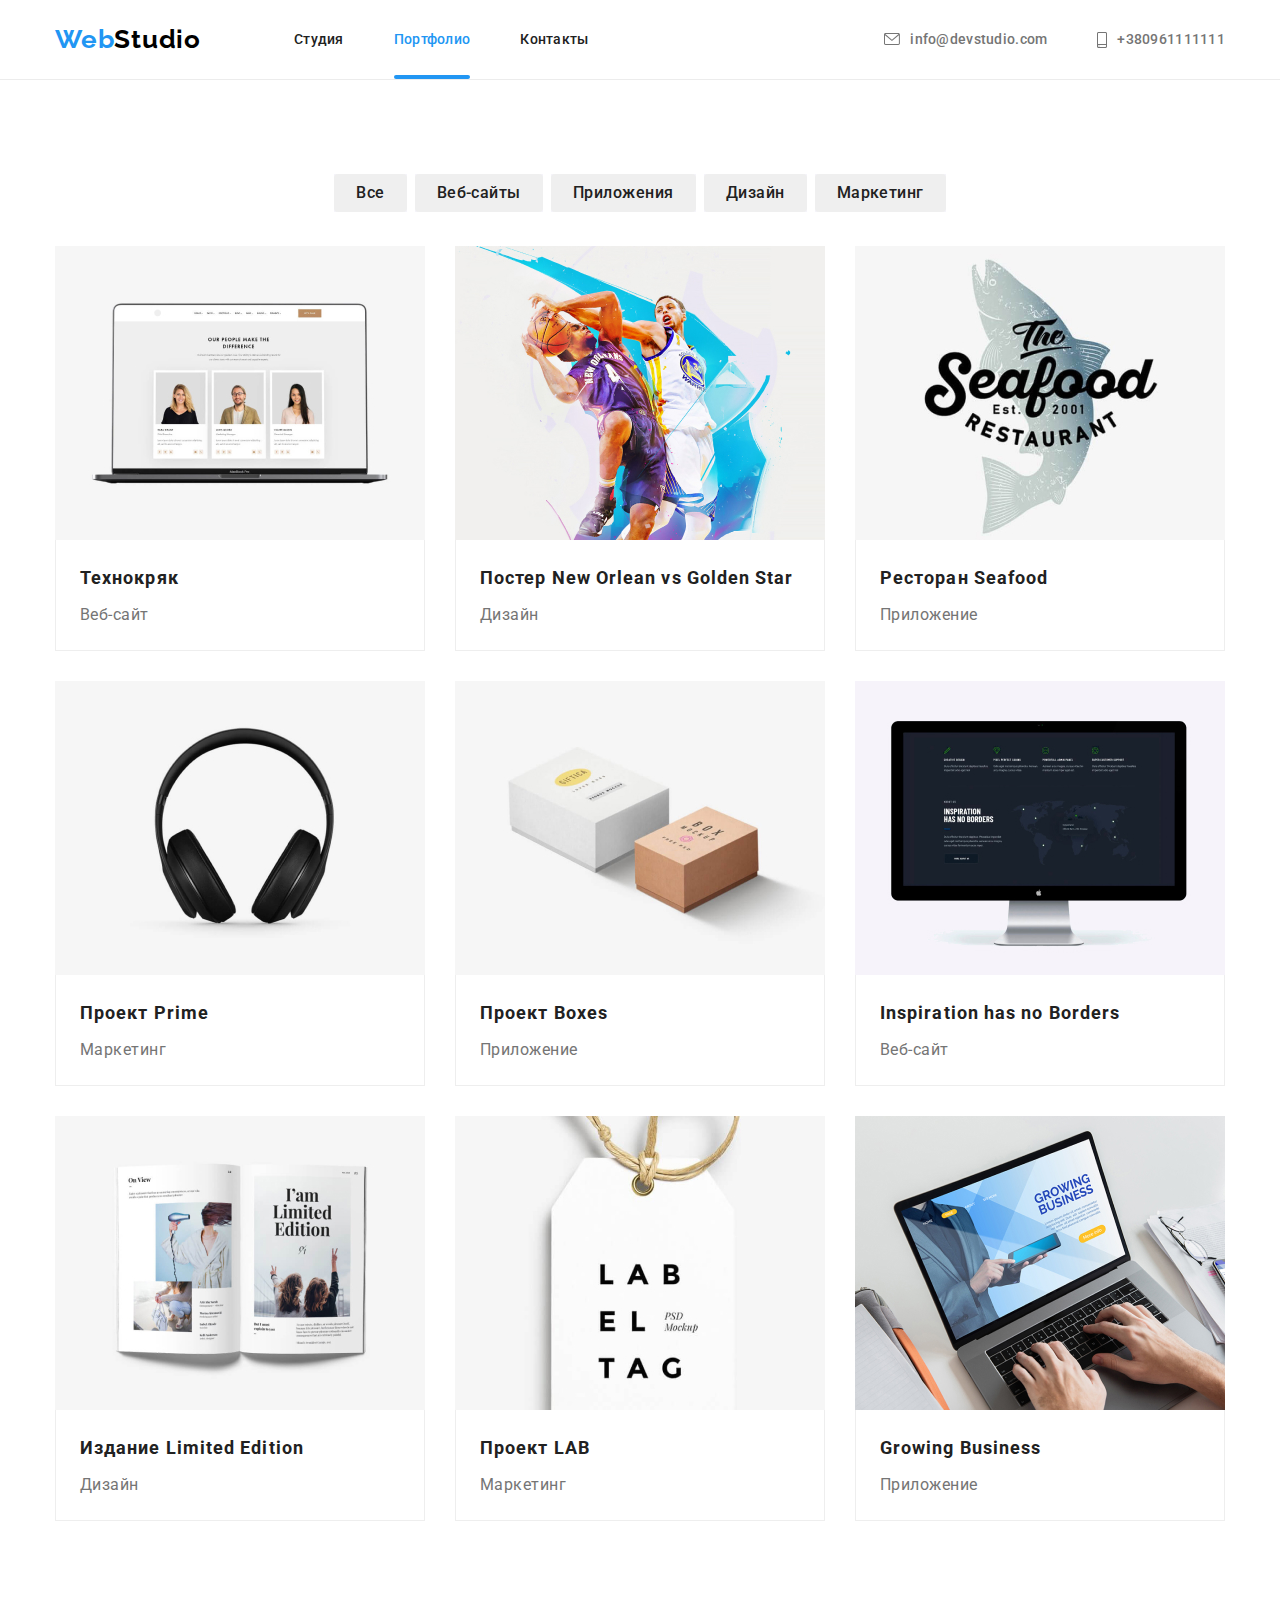
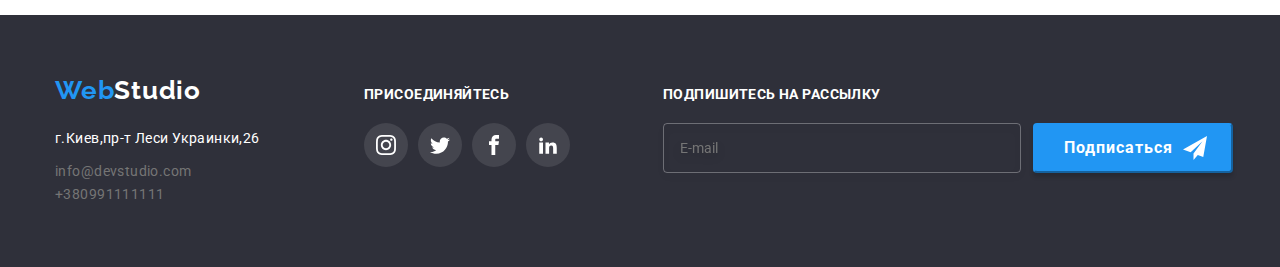
==== portfolio.html @ 00d34d71 "Initial commit" ====
<!DOCTYPE html>
<html lang="ru">
  <head>
    <meta charset="UTF-8" />
    <meta http-equiv="X-UA-Compatible" content="IE=Edge" />
    <!--адаптация под IE и Edje-->
    <meta name="goit-markup-hw-04" content="Четвертое ДЗ" />
    <title>Homework-4</title>
    <link
      href="https://fonts.googleapis.com/css2?family=Raleway:wght@500;700&family=Roboto:wght@400;500;700;900&display=swap"
      rel="stylesheet"
    />
    <link
      rel="stylesheet"
      href="https://cdnjs.cloudflare.com/ajax/libs/animate.css/4.1.1/animate.min.css"
    />
    <link
      rel="stylesheet"
      href="https://cdnjs.cloudflare.com/ajax/libs/modern-normalize/0.2.0/modern-normalize.min.css"
    />
    <link rel="stylesheet" href="./css/style.css" />
  </head>
  <body>
    <header class="header-page">
      <div class="main-nav container">
        <a href="./" class="logo"><span class="logo-span">Web</span>Studio</a>

        <!-- <nav class="nav-site"> -->
        <ul class="nav-list list">
          <li class="item">
            <a href="./index.html" class="link">Студия</a>
          </li>
          <li class="item">
            <a href="./portfolio.html" class="link current">Портфолио</a>
          </li>
          <li class="item">
            <a href="./contacts.html" class="link">Контакты</a>
          </li>
        </ul>

        <ul class="contact list">
          <li class="item">
            <a href="mailto:info@devstudio.com" class="contact-link">
              <svg class="icon-mail" style="width: 16px; height: 12px">
                <use href="./images/sprite-2.svg#icon-envelope-hover"></use>
              </svg>
              info@devstudio.com</a
            >
          </li>
          <li class="item">
            <a href="tel:+380961111111" class="contact-link">
              <svg class="icon-mail" style="width: 10px; height: 16px">
                <use href="./images/sprite-2.svg#icon-smartphone"></use>
              </svg>
              +380961111111</a
            >
          </li>
        </ul>
      </div>
    </header>
    <main class="main-bg">
      <div class="container">
        <section class="section-btn section">
          <h1 class="visually-hidden">Наше портфолио</h1>
          <ul class="list-button list">
            <li class="filter-button">
              <button type="button" class="button">Все</button>
            </li>
            <li class="filter-button">
              <button type="button" class="button">Веб-сайты</button>
            </li>
            <li class="filter-button">
              <button type="button" class="button">Приложения</button>
            </li>
            <li class="filter-button">
              <button type="button" class="button">Дизайн</button>
            </li>
            <li class="filter-button">
              <button type="button" class="button">Маркетинг</button>
            </li>
          </ul>
          <h2 class="visually-hidden">Наша команда</h2>
          <ul class="list-team list">
            <li class="menu-item">
              <a href="" class="team-link link">
                <div class="menu-item-wrapper">
                  <img
                    src="./images/imgs-portfolio/img.jpg"
                    alt="Технокряк Веб-сайт"
                    width="370"
                    height="294"
                  />
                  <p class="overlay">
                    Технокряк это современная площадка распространения
                    коронавируса. Компании используют эту платформу для
                    цифрового шпионажа и атак на защищённые сервера конкурентов.
                  </p>
                </div>

                <div class="signature">
                  <h3 class="subtitle">Технокряк</h3>
                  <p class="desc">Веб-сайт</p>
                </div>
              </a>
            </li>
            <li class="menu-item">
              <a href="" class="team-link link">
                <div class="menu-item-wrapper">
                  <img
                    src="./images/imgs-portfolio/img-1.jpg"
                    alt="Постер New Orlean vs Golden Star Дизайн"
                    width="370"
                    height="294"
                  />
                  <p class="overlay">
                    Технокряк это современная площадка распространения
                    коронавируса. Компании используют эту платформу для
                    цифрового шпионажа и атак на защищённые сервера конкурентов.
                  </p>
                </div>
                <div class="signature">
                  <h3 class="subtitle">Постер New Orlean vs Golden Star</h3>
                  <p class="desc">Дизайн</p>
                </div>
              </a>
            </li>
            <li class="menu-item">
              <a href="" class="team-link link">
                <div class="menu-item-wrapper">
                  <img
                    src="./images/imgs-portfolio/img-2.jpg"
                    alt="Ресторан Seafood Приложение"
                    width="370"
                    height="294"
                  />
                  <p class="overlay">
                    Технокряк это современная площадка распространения
                    коронавируса. Компании используют эту платформу для
                    цифрового шпионажа и атак на защищённые сервера конкурентов.
                  </p>
                </div>

                <div class="signature">
                  <h3 class="subtitle">Ресторан Seafood</h3>
                  <p class="desc">Приложение</p>
                </div>
              </a>
            </li>

            <li class="menu-item">
              <a href="" class="team-link link">
                <div class="menu-item-wrapper">
                  <img
                    src="./images/imgs-portfolio/img-3.jpg"
                    alt="Технокряк Веб-сайт"
                    width="370"
                    height="294"
                  />
                  <p class="overlay">
                    Технокряк это современная площадка распространения
                    коронавируса. Компании используют эту платформу для
                    цифрового шпионажа и атак на защищённые сервера конкурентов.
                  </p>
                </div>

                <div class="signature">
                  <h3 class="subtitle">Проект Prime</h3>
                  <p class="desc">Маркетинг</p>
                </div>
              </a>
            </li>
            <li class="menu-item">
              <a href="" class="team-link link">
                <div class="menu-item-wrapper">
                  <img
                    src="./images/imgs-portfolio/img-4.jpg"
                    alt="Постер New Orlean vs Golden Star Дизайн"
                    width="370"
                    height="294"
                  />
                  <p class="overlay">
                    Технокряк это современная площадка распространения
                    коронавируса. Компании используют эту платформу для
                    цифрового шпионажа и атак на защищённые сервера конкурентов.
                  </p>
                </div>

                <div class="signature">
                  <h3 class="subtitle">Проект Boxes</h3>
                  <p class="desc">Приложение</p>
                </div>
              </a>
            </li>
            <li class="menu-item">
              <a href="" class="team-link link">
                <div class="menu-item-wrapper">
                  <img
                    src="./images/imgs-portfolio/img-5.jpg"
                    alt="Ресторан Seafood Приложение"
                    width="370"
                    height="294"
                  />
                  <p class="overlay">
                    Технокряк это современная площадка распространения
                    коронавируса. Компании используют эту платформу для
                    цифрового шпионажа и атак на защищённые сервера конкурентов.
                  </p>
                </div>

                <div class="signature">
                  <h3 class="subtitle">Inspiration has no Borders</h3>
                  <p class="desc">Веб-сайт</p>
                </div>
              </a>
            </li>

            <li class="menu-item">
              <a href="" class="team-link link">
                <div class="menu-item-wrapper">
                  <img
                    src="./images/imgs-portfolio/img-6.jpg"
                    alt="Технокряк Веб-сайт"
                    width="370"
                    height="294"
                  />
                  <p class="overlay">
                    Технокряк это современная площадка распространения
                    коронавируса. Компании используют эту платформу для
                    цифрового шпионажа и атак на защищённые сервера конкурентов.
                  </p>
                </div>

                <div class="signature">
                  <h3 class="subtitle">Издание Limited Edition</h3>
                  <p class="desc">Дизайн</p>
                </div>
              </a>
            </li>
            <li class="menu-item">
              <a href="" class="team-link link">
                <div class="menu-item-wrapper">
                  <img
                    src="./images/imgs-portfolio/img-7.jpg"
                    alt="Постер New Orlean vs Golden Star Дизайн"
                    width="370"
                    height="294"
                  />
                  <p class="overlay">
                    Технокряк это современная площадка распространения
                    коронавируса. Компании используют эту платформу для
                    цифрового шпионажа и атак на защищённые сервера конкурентов.
                  </p>
                </div>

                <div class="signature">
                  <h3 class="subtitle">Проект LAB</h3>
                  <p class="desc">Маркетинг</p>
                </div>
              </a>
            </li>
            <li class="menu-item">
              <a href="" class="team-link link">
                <div class="menu-item-wrapper">
                  <img
                    src="./images/imgs-portfolio/img-8.jpg"
                    alt="Ресторан Seafood Приложение"
                    width="370"
                    height="294"
                  />
                  <p class="overlay">
                    Технокряк это современная площадка распространения
                    коронавируса. Компании используют эту платформу для
                    цифрового шпионажа и атак на защищённые сервера конкурентов.
                  </p>
                </div>

                <div class="signature">
                  <h3 class="subtitle">Growing Business</h3>
                  <p class="desc">Приложение</p>
                </div>
              </a>
            </li>
          </ul>
        </section>
      </div>
    </main>

    <footer class="footer-bg">
      <div class="contact-block container">
        <div class="logo-adress">
          <a href="./index.html" class="logo-footer"
            ><span class="logo-span">Web</span>Studio</a
          >
          <div class="adress-block">
            <address class="address-footer">
              <p class="address">г.Киев,пр-т Леси Украинки,26</p>
              <ul class="list-footer list">
                <li class="item">
                  <a href="mailto:info@devstudio.com" class="contact-link">
                    info@devstudio.com</a
                  >
                </li>
                <li class="item">
                  <a href="tel:+380991111111" class="contact-link"
                    >+380991111111</a
                  >
                </li>
              </ul>
            </address>
          </div>
        </div>
        <div class="social-join">
          <h3 class="join-name">присоединяйтесь</h3>
          <ul class="join-list list">
            <li class="join-item">
              <a href="" class="join-link">
                <svg class="join-icon" style="width: 20px; height: 20px">
                  <use href="./images/sprite.svg#icon-instagram"></use>
                </svg>
              </a>
            </li>
            <li class="join-item">
              <a href="" class="join-link">
                <svg class="join-icon" style="width: 20px; height: 20px">
                  <use href="./images/sprite.svg#icon-twitter"></use>
                </svg>
              </a>
            </li>
            <li class="join-item">
              <a href="" class="join-link">
                <svg class="join-icon" style="width: 20px; height: 20px">
                  <use href="./images/sprite.svg#icon-facebook"></use>
                </svg>
              </a>
            </li>
            <li class="join-item">
              <a href="" class="join-link">
                <svg class="join-icon" style="width: 20px; height: 20px">
                  <use href="./images/sprite.svg#icon-linkedin2"></use>
                </svg>
              </a>
            </li>
          </ul>
        </div>
        <div class="subscription">
          <p class="subscribe-form-head">подпишитесь на рассылку</p>
          <form action="#" class="subscribe-form">
            <input
              type="email"
              class="subscribe-form-input"
              name="user-mail"
              placeholder="E-mail"
            />

            <button type="submit" class="subscribe-form-btn">
              <span class="subscribe-form-wrapper">
                <p class="subscribe-btn-text">Подписаться</p>
                <svg
                  class="subscribe-form-icon"
                  style="width: 24px; height: 24px"
                >
                  <use href="./images/sprite-sub.svg#icon-icon-send"></use>
                </svg>
              </span>
            </button>
          </form>
        </div>
      </div>
    </footer>
  </body>
</html>
---- css/style.css ----
:root {
  --name-text-color: #212121;
  --main-text-color: #757575;
  --bg-color-head-foot: #2f303a;
  --main-text-color-master: #000000;
  --special-text-color: #2196f3;
  --main-bg-color: #ffffff;
  --foot-text-color: #ffffff 60%;
  --border-color: #eeeeee;
  --bg-color-team: #f5f4fa;
  --border-color-header: #ececec;
  --card-social-color: #afb1b8;
}

h1,
h2,
h3,
p,
ul {
  margin: 0;
  padding: 0;
}

body {
  font-family: "Roboto", sans-serif;
  font-size: 14px;
  font-weight: 400;
  line-height: 1.71;
  letter-spacing: 0.03em;
  color: var(--name-text-color);
}

img {
  display: block;
  max-width: 100%;
  height: auto;
}

/* Класс скрывающий элементы */
.visually-hidden {
  position: absolute;
  clip: rect(1px 1px 1px 1px);
  clip: rect(1px, 1px, 1px, 1px);
  padding: 0;
  border: 0;
  height: 1px;
  width: 1px;
  overflow: hidden;
}

.list {
  list-style: none;
  text-decoration: none;
}

.container {
  width: 1200px;
  margin: 0 auto;
  padding-left: 15px;
  padding-right: 15px;
}

.section {
  padding-top: 94px;
  padding-bottom: 94px;
}

.link {
  text-decoration: none;
  color: inherit;
  transition: color 250ms linear;
}

a.current {
  color: var(--special-text-color);
  text-decoration: none;

  position: relative;
}

a.current::after {
  content: "";
  position: absolute;
  bottom: 0;
  display: block;
  height: 4px;
  width: 100%;
  background-color: var(--special-text-color);
  border-radius: 2px;
}

.link.current {
  padding-bottom: 32px;
}

/* general */
.header-page {
  display: flex;
  justify-content: center;
  align-items: center;

  height: 80px;
  border-bottom: 1px solid var(--border-color-header);
}

.main-nav {
  display: flex;
  justify-content: center;
  align-items: center;
}

.logo,
.logo-footer {
  margin-right: 93px;

  font-family: "Raleway", sans-serif;
  text-decoration: none;
  font-weight: 700;
  font-size: 26px;
  line-height: 1.2;
  letter-spacing: 0.03em;
  color: var(--main-text-color-master);
}

.logo-span {
  color: var(--special-text-color);
}

.logo-footer {
  margin-bottom: 20px;

  color: var(--main-bg-color);
}

.nav-list {
  display: flex;
  align-items: center;
  justify-content: center;

  font-weight: 500;
  font-size: 14px;
  line-height: 1.14;
  letter-spacing: 0.02em;
  margin-left: 0;

  color: var(--name-text-color);
}

.nav-list .item + .item,
.contact .item + .item {
  margin-left: 50px;
}

.contact {
  display: flex;
  margin-left: auto;

  font-weight: 500;
  font-size: 14px;
  line-height: 1.14;
  letter-spacing: 0.02em;
}

.contact-link {
  display: flex;
  align-items: center;
  text-decoration: none;
  color: var(--main-text-color);

  transition: color 250ms linear;
}

.icon-mail {
  margin-right: 10px;

  fill: var(--main-text-color);
}

.item :hover,
.item :focus {
  color: var(--special-text-color);
}

.item :hover .icon-mail,
.item :focus .icon-mail {
  fill: currentColor;
}

/* index */
.section-title {
  padding-top: 200px;
  padding-bottom: 200px;
  width: 1600px;
  margin: auto;

  background-size: auto;
  background-color: var(--bg-color-head-foot);
  background-image: linear-gradient(
      rgba(47, 48, 58, 0.4),
      rgba(47, 48, 58, 0.4)
    ),
    url(../images/imgs.jpg);
}

.title {
  margin: auto;
  width: 696px;
  margin-bottom: 30px;

  font-weight: 900;
  font-size: 44px;
  line-height: 1.36;
  text-align: center;
  letter-spacing: 0.06em;
  text-transform: uppercase;
  color: var(--main-bg-color);
}

.btn-main {
  display: block;
  width: 200px;
  height: 50px;
  margin: auto;
  border: none;
  padding: 0;

  font-weight: 700;
  font-size: 16px;
  line-height: 1.88;
  letter-spacing: 0.06em;
  border-radius: 4px;
  background-color: var(--special-text-color);
  color: var(--main-bg-color);

  transition: color 250ms linear;
}

.btn-main:hover,
.btn-main:focus {
  color: var(--main-text-color-master);
  cursor: pointer;
}

.gallery {
  margin-bottom: 30px;
}

.gallery-list {
  display: flex;
  justify-content: space-between;
}

.gallery-item {
  display: flex;
  justify-content: center;
  align-items: center;

  width: 270px;
  height: 120px;

  background: var(--bg-color-team);
  border-radius: 4px;
}

/* portfolio - btn */

.list-button {
  display: flex;
  justify-content: center;
  align-items: center;

  padding-bottom: 34px;
  margin: 0 auto;
}

.filter-button {
  background-color: var(--bg-color-team);
}

.button {
  font-weight: 500;
  font-size: 16px;
  line-height: 1.63;
  text-align: center;
  letter-spacing: 0.03em;
  color: var(--name-text-color);
  border: none;
  border-radius: 4px;
  padding: 6px 22px;

  transition: color 250ms linear, background-color 250ms linear;
}

.list-button .filter-button + .filter-button {
  margin-left: 8px;
}

.button:hover,
.button:focus {
  background-color: var(--special-text-color);
  color: var(--main-bg-color);
  cursor: pointer;
  border-radius: 4px;
  box-shadow: 0px 3px 1px rgba(0, 0, 0, 0.1), 0px 1px 2px rgba(0, 0, 0, 0.08),
    0px 2px 2px rgba(0, 0, 0, 0.12);
}

/* index - main */
.description-list {
  display: flex;
  margin-left: -30px;
  margin-top: -30px;
}

.aside-item {
  margin-left: 30px;
  margin-top: 30px;
  flex-basis: calc((100% - 120px) / 4);
}

.heading {
  font-size: 14px;
  line-height: 1.14;
  letter-spacing: 0.03em;
  text-transform: uppercase;
}

.text {
  font-size: 14px;
  line-height: 1.5;
  letter-spacing: 0.03em;
  color: var(--main-text-color);
}

.section-img {
  padding-top: 0;
}

.caption {
  font-size: 36px;
  line-height: 1.16;
  text-align: center;
  letter-spacing: 0.03em;
  color: var(--name-text-color);
}

.list-img {
  display: flex;
  justify-content: space-between;

  padding-top: 50px;
}

.img-box {
  position: relative;
}

.subtext {
  position: absolute;
  bottom: 0;

  display: flex;
  justify-content: center;
  align-items: center;

  width: 370px;
  height: 70px;
  text-transform: uppercase;
  background-color: rgba(47, 48, 58, 0.8);
}

.img-subtext {
  font-weight: 500;
  font-size: 14px;
  line-height: 1.14;
  letter-spacing: 0.03em;

  color: var(--main-bg-color);
}

.section-team {
  background-color: var(--bg-color-team);
}

.team {
  display: flex;
  justify-content: center;

  padding-top: 50px;
}

.item-team {
  box-shadow: 0px 1px 3px rgba(0, 0, 0, 0.12), 0px 1px 1px rgba(0, 0, 0, 0.14),
    0px 2px 1px rgba(0, 0, 0, 0.2);
  border-radius: 0px 0px 4px 4px;
  background-color: var(--main-bg-color);
  padding-bottom: 30px;
}

.team .item-team + .item-team {
  margin-left: 30px;
}

.signature-main {
  display: flex;
  flex-direction: column;
  align-items: center;
  padding-top: 30px;
  padding-bottom: 16px;
}

.team-name {
  margin-bottom: 10px;

  font-weight: 500;
  font-size: 16px;
  line-height: 1.19;
  letter-spacing: 0.03em;
  color: var(--name-text-color);
}

.desc-team {
  font-weight: 400;
  font-size: 16px;
  line-height: 1.19;
  letter-spacing: 0.03em;
  color: var(--main-text-color);
}

.social {
  padding: 0 32px;
}

.social-list {
  display: flex;
  align-items: center;
  justify-content: space-around;
}

.social-item {
  display: flex;
  justify-content: center;
  align-items: center;
}

.social-link {
  display: flex;
  justify-content: center;
  align-items: center;
  width: 44px;
  height: 44px;

  border-radius: 50%;
  background-color: var(--main-bg-color);

  transition: background-color 250ms linear, fill 250ms linear;
}

.icon-social {
  fill: var(--card-social-color);
}

.social-link:hover,
.social-link:focus {
  background-color: var(--special-text-color);
}

.social-link:hover .icon-social,
.social-link:focus .icon-social {
  fill: var(--main-bg-color);
}

/* portfolio - main */
.list-team {
  display: flex;
  flex-wrap: wrap;
  justify-content: space-between;
}

.menu-item {
  margin-bottom: 30px;
  width: 370px;
}

.menu-item-wrapper {
  position: relative;
  overflow: hidden;
}

.overlay {
  position: absolute;
  top: 0;
  left: 0;
  width: 100%;
  height: 100%;

  font-weight: 400;
  font-size: 18px;
  line-height: 1.56;
  letter-spacing: 0.03em;
  padding: 63px 24px;
  color: var(--main-bg-color);
  background-color: rgba(33, 150, 243, 0.9);

  transform: translateY(100%);
  transition: transform 250ms linear;
  overflow: auto;
}

.menu-item:nth-last-child(-n + 3) {
  margin-bottom: 0;
}

.menu-item:hover {
  box-shadow: 0px 1px 1px rgba(0, 0, 0, 0.12), 0px 4px 4px rgba(0, 0, 0, 0.06),
    1px 4px 6px rgba(0, 0, 0, 0.16);
}

.team-link:hover .overlay,
.team-link:focus .overlay {
  transform: translateY(0);
}

.signature {
  padding: 20px 24px;
  border: 1px solid var(--border-color);
  border-top: none;
}

.subtitle {
  font-size: 18px;
  line-height: 2;
  letter-spacing: 0.06em;
  color: var(--name-text-color);
}

.desc {
  display: block;
  padding-top: 4px;

  font-size: 16px;
  line-height: 1.87;
  letter-spacing: 0.03em;
  color: var(--main-text-color);
}

/* index-main */

.client-list {
  display: flex;
  margin-top: 50px;
}

.client-item {
  display: flex;
  justify-content: center;
  align-items: center;

  width: 170px;
  height: 92px;
  border: 1px solid #afb1b8;
  border-radius: 4px;
}

.client-card {
  width: 106px;
  height: 60px;
  fill: var(--card-social-color);
}

.client-item,
.client-card {
  transition: border-color 250ms linear, fill 250ms linear;
}

.client-item:hover,
.client-item:focus {
  border-color: var(--special-text-color);
  cursor: pointer;
}

.client-item:hover .client-card,
.client-item:focus .client-card {
  fill: var(--special-text-color);
}

.client-list .client-item + .client-item {
  margin-left: 30px;
}

/* footer-general */
.footer-bg {
  height: 252px;
  background-color: var(--bg-color-head-foot);
}

.contact-block {
  display: flex;
  align-items: baseline;

  padding-top: 60px;
}

.address-footer {
  display: flex;
  flex-direction: column;
}

.address {
  display: block;
  padding-top: 20px;

  font-family: "Roboto", sans-serif;
  font-style: normal;
  font-size: 14px;
  line-height: 1.7;
  letter-spacing: 0.03em;
  color: var(--main-bg-color);
}

.list-footer {
  padding-top: 9px;
  font-style: normal;
  font-size: 14px;
  line-height: 1.7;
  letter-spacing: 0.03em;
  color: var(--foot-text-color);
}

.list-footer .item + .item {
  margin-bottom: 9px;
}

.social-join {
  margin-left: 70px;
}

.join-name {
  font-weight: bold;
  font-size: 14px;
  line-height: 1.2;
  letter-spacing: 0.03em;
  text-transform: uppercase;

  color: var(--main-bg-color);

  margin-bottom: 20px;
}

.join-list {
  display: flex;
}

.join-link {
  display: flex;
  justify-content: center;
  align-items: center;
  width: 44px;
  height: 44px;

  background-color: rgba(255, 255, 255, 0.1);
  border-radius: 50%;

  transition: background-color 250ms linear;
}

.join-list .join-item + .join-item {
  margin-left: 10px;
}

.join-icon {
  fill: var(--main-bg-color);
}

.join-link:hover,
.join-link:focus {
  background-color: var(--special-text-color);
}

.subscription {
  margin-left: 93px;
}

.subscribe-form-head {
  font-weight: 700;
  font-size: 14px;
  line-height: 1.14;
  text-transform: uppercase;
  color: var(--main-bg-color);
  margin-bottom: 20px;
}

.subscribe-form {
  display: flex;
  flex-direction: row;
}

.subscribe-form-input {
  width: 358px;
  height: 50px;
  margin-right: 12px;
  padding-left: 16px;

  border: 1px solid rgba(255, 255, 255, 0.3);
  filter: drop-shadow(0px 4px 4px rgba(0, 0, 0, 0.15));
  border-radius: 4px;
  color: #eeeeee;
  background-color: inherit;
  outline: none;
}

.subscribe-form-wrapper {
  display: flex;
  align-items: center;
}

.subscribe-btn-text {
  font-weight: bold;
  font-size: 16px;
  line-height: 1.88;
  letter-spacing: 0.06em;
}

.subscribe-form-btn {
  width: 200px;
  height: 50px;
  border-color: var(--special-text-color);
  box-shadow: 0px 4px 4px rgba(0, 0, 0, 0.15);
  border-radius: 4px;

  background-color: var(--special-text-color);
  color: var(--main-bg-color);
  padding-left: 29px;
  outline: none;
  cursor: pointer;

  transition: color 250ms linear;
}

.subscribe-form-icon {
  fill: var(--main-bg-color);

  transition: fill 250ms linear;
}

.subscribe-form-btn:focus,
.subscribe-form-btn:hover {
  color: #000000;
}

.subscribe-form-btn:focus .subscribe-form-icon,
.subscribe-form-btn:hover .subscribe-form-icon {
  fill: #000000;
}

.subscribe-form-btn .subscribe-form-icon {
  display: inline-block;
  margin-left: 10px;
}

/* скрывающий */
.is-hidden {
  opacity: 0;
  visibility: hidden;
  pointer-events: none;
}

.backdrop {
  position: fixed;
  top: 0;
  left: 0;
  z-index: 100;

  width: 100vw;
  height: 100vh;
  background-color: rgba(0, 0, 0, 0.2);

  transition: opacity 250ms linear, visibility 250ms linear;
}

.modal {
  position: absolute;
  top: 50%;
  left: 50%;
  transform: translate(-50%, -50%);

  width: 528px;
  height: 580px;
  background-color: var(--main-bg-color);
  border-radius: 4px;

  padding: 40px;
}

.modal-close-btn {
  display: flex;
  justify-content: center;
  align-items: center;

  position: absolute;
  top: 8px;
  right: 8px;

  width: 30px;
  height: 30px;
  background-color: transparent;
  border: 1px solid rgba(0, 0, 0, 0.1);
  cursor: pointer;
  border-radius: 50%;
  padding-top: 5px;
  padding-right: 5px;

  transition: fill 250ms linear;
}

.modal-close-btn:focus,
.modal-close-btn:hover {
  fill: var(--special-text-color);
}

.modal-form {
  display: flex;
  flex-direction: column;
}

.modal-form-head {
  font-weight: 700;
  font-size: 20px;
  line-height: 1.15;
  text-align: center;
  margin-bottom: 12px;
}

.modal-form-field {
  margin-bottom: 10px;
}

.modal-form-wrapper {
  position: relative;

  display: block;
  margin-top: 4px;
}

.modal-form-input {
  width: 100%;
  height: 40px;
  border: 1px solid rgba(33, 33, 33, 0.2);
  border-radius: 4px;
  padding-left: 42px;

  transition: all 250ms linear;
}

.modal-form-input:focus {
  border-color: var(--special-text-color);
  outline: none;
}

.modal-form-input:focus + .modal-form-icon {
  fill: var(--special-text-color);
}

/* .modal-form-input:required:focus:not(:placeholder-shown):valid {
  border-color: green;
} */

/* .modal-form-input:required:focus:not(:placeholder-shown):invalid {
  border-color: red;
} */

.modal-form-icon {
  position: absolute;
  top: 50%;
  left: 12px;
  transform: translateY(-50%);

  display: block;

  transition: fill 250ms linear;
}

.modal-form-message {
  width: 100%;
  height: 120px;
  margin-top: 4px;
  border: 1px solid rgba(33, 33, 33, 0.2);
  border-radius: 4px;
  resize: none;
  padding: 12px 16px;

  transition: border-color 250ms linear;
}

.modal-form-checkbox-policy {
  font-style: 400;
  font-size: 14px;
  line-height: 1.71;
  color: var(--main-text-color);
}

.modal-form-message:focus {
  border-color: var(--special-text-color);
  outline: none;
}

.modal-form-message::placeholder {
  font-size: 12px;
  line-height: 1.17;
  color: rgba(117, 117, 117, 0.5);
}

.modal-form-checkbox-policy::before {
  content: "";
  display: inline-block;
  vertical-align: middle;

  width: 16px;
  height: 15px;
  border: 1px solid #212121;

  margin-right: 7px;
}

.modal-form-checkbox:checked + .modal-form-checkbox-policy::before {
  background-image: url(/images/icon\ check.svg);
  background-position: center;
}

.modal-form-checkbox:checked + .modal-form-checkbox-policy::before {
  outline: none;
  border-color: var(--special-text-color);
}

.modal-form-name {
  font-weight: 400;
  font-size: 12px;
  line-height: 1.17;
  letter-spacing: 0.01em;
  color: var(--main-text-color);
}

.modal-button {
  margin: 0 auto;
  padding-bottom: 40px;
}

.modal-form-btn {
  display: block;
  width: 200px;
  height: 50px;
  margin-top: 30px;
  margin-bottom: 40px;
  border: none;
  padding: 0;
  align-self: center;

  font-weight: 700;
  font-size: 16px;
  line-height: 1.88;
  letter-spacing: 0.06em;
  border-radius: 4px;
  background-color: var(--special-text-color);
  color: var(--main-bg-color);

  transition: color 250ms linear;
}

.modal-form-btn:hover,
.modal-form-btn:focus {
  color: var(--main-text-color-master);
  cursor: pointer;
}
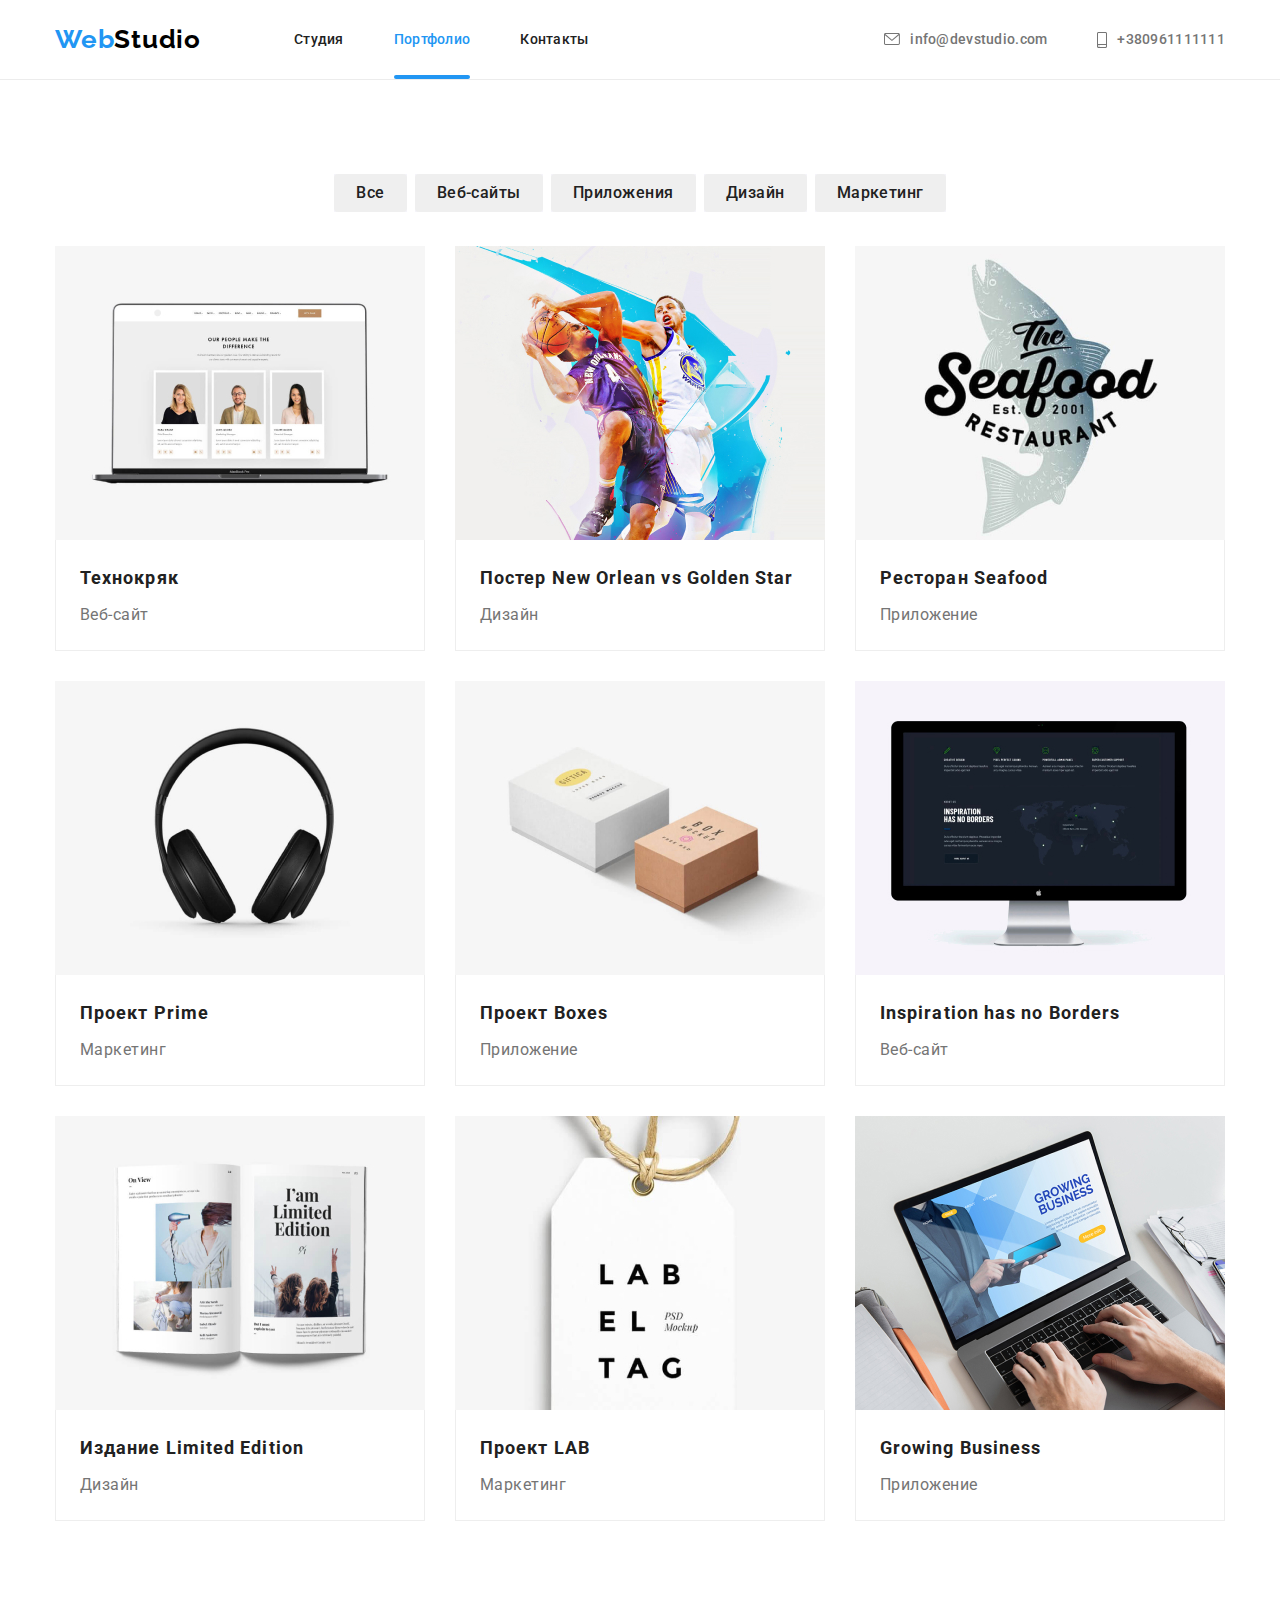
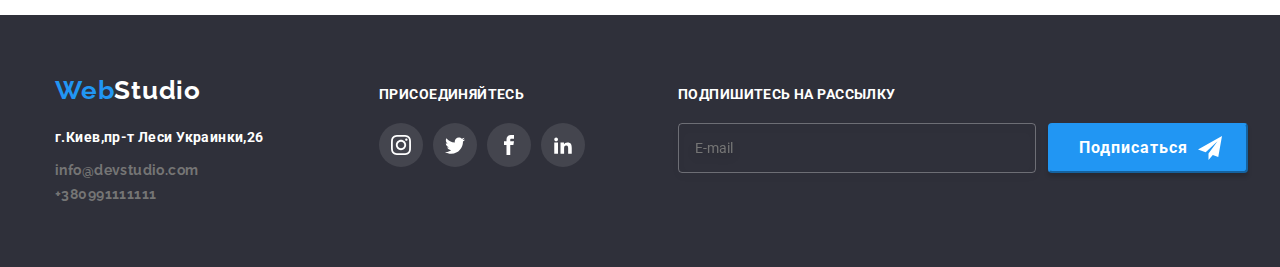
==== commit bddb3676: "sass" ====
--- a/portfolio.html
+++ b/portfolio.html
@@ -4,8 +4,8 @@
     <meta charset="UTF-8" />
     <meta http-equiv="X-UA-Compatible" content="IE=Edge" />
     <!--адаптация под IE и Edje-->
-    <meta name="goit-markup-hw-04" content="Четвертое ДЗ" />
-    <title>Homework-4</title>
+    <meta name="goit-markup-hw-07" content="Четвертое ДЗ" />
+    <title>goit-homework-07</title>
     <link
       href="https://fonts.googleapis.com/css2?family=Raleway:wght@500;700&family=Roboto:wght@400;500;700;900&display=swap"
       rel="stylesheet"
@@ -18,38 +18,39 @@
       rel="stylesheet"
       href="https://cdnjs.cloudflare.com/ajax/libs/modern-normalize/0.2.0/modern-normalize.min.css"
     />
-    <link rel="stylesheet" href="./css/style.css" />
+    <!-- <link rel="stylesheet" href="./css/style.css" /> -->
+    <link rel="stylesheet" href="./css/main.min.css" />
   </head>
   <body>
-    <header class="header-page">
-      <div class="main-nav container">
-        <a href="./" class="logo"><span class="logo-span">Web</span>Studio</a>
-
-        <!-- <nav class="nav-site"> -->
+    <header class="header">
+      <div class="header__nav container">
+        <a href="./" class="logo">
+          <span class="logo__text">Web</span>Studio</a>
+
         <ul class="nav-list list">
-          <li class="item">
+          <li class="nav-list__item">
             <a href="./index.html" class="link">Студия</a>
           </li>
-          <li class="item">
+          <li class="nav-list__item">
             <a href="./portfolio.html" class="link current">Портфолио</a>
           </li>
-          <li class="item">
+          <li class="nav-list__item">
             <a href="./contacts.html" class="link">Контакты</a>
           </li>
         </ul>
 
         <ul class="contact list">
-          <li class="item">
-            <a href="mailto:info@devstudio.com" class="contact-link">
-              <svg class="icon-mail" style="width: 16px; height: 12px">
+          <li class="contact__item">
+            <a href="mailto:info@devstudio.com" class="contact__link">
+              <svg class="contact__icon" style="width: 16px; height: 12px">
                 <use href="./images/sprite-2.svg#icon-envelope-hover"></use>
               </svg>
               info@devstudio.com</a
             >
           </li>
-          <li class="item">
-            <a href="tel:+380961111111" class="contact-link">
-              <svg class="icon-mail" style="width: 10px; height: 16px">
+          <li class="contact__item">
+            <a href="tel:+380961111111" class="contact__link">
+              <svg class="contact__icon" style="width: 10px; height: 16px">
                 <use href="./images/sprite-2.svg#icon-smartphone"></use>
               </svg>
               +380961111111</a
@@ -62,35 +63,35 @@
       <div class="container">
         <section class="section-btn section">
           <h1 class="visually-hidden">Наше портфолио</h1>
-          <ul class="list-button list">
-            <li class="filter-button">
-              <button type="button" class="button">Все</button>
-            </li>
-            <li class="filter-button">
-              <button type="button" class="button">Веб-сайты</button>
-            </li>
-            <li class="filter-button">
-              <button type="button" class="button">Приложения</button>
-            </li>
-            <li class="filter-button">
-              <button type="button" class="button">Дизайн</button>
-            </li>
-            <li class="filter-button">
-              <button type="button" class="button">Маркетинг</button>
-            </li>
-          </ul>
+          <ul class="filter__list list">
+            <li class="filter__item">
+              <button type="button" class="filter__button">Все</button>
+            </li>
+            <li class="filter__item">
+              <button type="button" class="filter__button">Веб-сайты</button>
+            </li>
+            <li class="filter__item">
+              <button type="button" class="filter__button">Приложения</button>
+            </li>
+            <li class="filter__item">
+              <button type="button" class="filter__button">Дизайн</button>
+            </li>
+            <li class="filter__item">
+              <button type="button" class="filter__button">Маркетинг</button>
+            </li>
+          </ul> 
           <h2 class="visually-hidden">Наша команда</h2>
-          <ul class="list-team list">
-            <li class="menu-item">
-              <a href="" class="team-link link">
-                <div class="menu-item-wrapper">
+          <ul class="menu-team list">
+            <li class="menu-team__item">
+              <a href="" class="menu-team__link link">
+                <div class="menu-team__wrapper">
                   <img
                     src="./images/imgs-portfolio/img.jpg"
                     alt="Технокряк Веб-сайт"
                     width="370"
                     height="294"
                   />
-                  <p class="overlay">
+                  <p class="menu-team__overlay">
                     Технокряк это современная площадка распространения
                     коронавируса. Компании используют эту платформу для
                     цифрового шпионажа и атак на защищённые сервера конкурентов.
@@ -103,16 +104,16 @@
                 </div>
               </a>
             </li>
-            <li class="menu-item">
-              <a href="" class="team-link link">
-                <div class="menu-item-wrapper">
+            <li class="menu-team__item">
+              <a href="" class="menu-team__link link">
+                <div class="menu-team__wrapper">
                   <img
                     src="./images/imgs-portfolio/img-1.jpg"
                     alt="Постер New Orlean vs Golden Star Дизайн"
                     width="370"
                     height="294"
                   />
-                  <p class="overlay">
+                  <p class="menu-team__overlay">
                     Технокряк это современная площадка распространения
                     коронавируса. Компании используют эту платформу для
                     цифрового шпионажа и атак на защищённые сервера конкурентов.
@@ -124,16 +125,16 @@
                 </div>
               </a>
             </li>
-            <li class="menu-item">
-              <a href="" class="team-link link">
-                <div class="menu-item-wrapper">
+            <li class="menu-team__item">
+              <a href="" class="menu-team__link link">
+                <div class="menu-team__wrapper">
                   <img
                     src="./images/imgs-portfolio/img-2.jpg"
                     alt="Ресторан Seafood Приложение"
                     width="370"
                     height="294"
                   />
-                  <p class="overlay">
+                  <p class="menu-team__overlay">
                     Технокряк это современная площадка распространения
                     коронавируса. Компании используют эту платформу для
                     цифрового шпионажа и атак на защищённые сервера конкурентов.
@@ -147,16 +148,16 @@
               </a>
             </li>
 
-            <li class="menu-item">
-              <a href="" class="team-link link">
-                <div class="menu-item-wrapper">
+            <li class="menu-team__item">
+              <a href="" class="menu-team__link link">
+                <div class="menu-team__wrapper">
                   <img
                     src="./images/imgs-portfolio/img-3.jpg"
                     alt="Технокряк Веб-сайт"
                     width="370"
                     height="294"
                   />
-                  <p class="overlay">
+                  <p class="menu-team__overlay">
                     Технокряк это современная площадка распространения
                     коронавируса. Компании используют эту платформу для
                     цифрового шпионажа и атак на защищённые сервера конкурентов.
@@ -169,16 +170,16 @@
                 </div>
               </a>
             </li>
-            <li class="menu-item">
-              <a href="" class="team-link link">
-                <div class="menu-item-wrapper">
+            <li class="menu-team__item">
+              <a href="" class="menu-team__link link">
+                <div class="menu-team__wrapper">
                   <img
                     src="./images/imgs-portfolio/img-4.jpg"
                     alt="Постер New Orlean vs Golden Star Дизайн"
                     width="370"
                     height="294"
                   />
-                  <p class="overlay">
+                  <p class="menu-team__overlay">
                     Технокряк это современная площадка распространения
                     коронавируса. Компании используют эту платформу для
                     цифрового шпионажа и атак на защищённые сервера конкурентов.
@@ -191,16 +192,16 @@
                 </div>
               </a>
             </li>
-            <li class="menu-item">
-              <a href="" class="team-link link">
-                <div class="menu-item-wrapper">
+            <li class="menu-team__item">
+              <a href="" class="menu-team__link link">
+                <div class="menu-team__wrapper">
                   <img
                     src="./images/imgs-portfolio/img-5.jpg"
                     alt="Ресторан Seafood Приложение"
                     width="370"
                     height="294"
                   />
-                  <p class="overlay">
+                  <p class="menu-team__overlay">
                     Технокряк это современная площадка распространения
                     коронавируса. Компании используют эту платформу для
                     цифрового шпионажа и атак на защищённые сервера конкурентов.
@@ -214,16 +215,16 @@
               </a>
             </li>
 
-            <li class="menu-item">
-              <a href="" class="team-link link">
-                <div class="menu-item-wrapper">
+            <li class="menu-team__item">
+              <a href="" class="menu-team__link link">
+                <div class="menu-team__wrapper">
                   <img
                     src="./images/imgs-portfolio/img-6.jpg"
                     alt="Технокряк Веб-сайт"
                     width="370"
                     height="294"
                   />
-                  <p class="overlay">
+                  <p class="menu-team__overlay">
                     Технокряк это современная площадка распространения
                     коронавируса. Компании используют эту платформу для
                     цифрового шпионажа и атак на защищённые сервера конкурентов.
@@ -236,16 +237,16 @@
                 </div>
               </a>
             </li>
-            <li class="menu-item">
-              <a href="" class="team-link link">
-                <div class="menu-item-wrapper">
+            <li class="menu-team__item">
+              <a href="" class="menu-team__link link">
+                <div class="menu-team__wrapper">
                   <img
                     src="./images/imgs-portfolio/img-7.jpg"
                     alt="Постер New Orlean vs Golden Star Дизайн"
                     width="370"
                     height="294"
                   />
-                  <p class="overlay">
+                  <p class="menu-team__overlay">
                     Технокряк это современная площадка распространения
                     коронавируса. Компании используют эту платформу для
                     цифрового шпионажа и атак на защищённые сервера конкурентов.
@@ -258,16 +259,16 @@
                 </div>
               </a>
             </li>
-            <li class="menu-item">
-              <a href="" class="team-link link">
-                <div class="menu-item-wrapper">
+            <li class="menu-team__item">
+              <a href="" class="menu-team__link link">
+                <div class="menu-team__wrapper">
                   <img
                     src="./images/imgs-portfolio/img-8.jpg"
                     alt="Ресторан Seafood Приложение"
                     width="370"
                     height="294"
                   />
-                  <p class="overlay">
+                  <p class="menu-team__overlay">
                     Технокряк это современная площадка распространения
                     коронавируса. Компании используют эту платформу для
                     цифрового шпионажа и атак на защищённые сервера конкурентов.
@@ -285,23 +286,23 @@
       </div>
     </main>
 
-    <footer class="footer-bg">
-      <div class="contact-block container">
-        <div class="logo-adress">
-          <a href="./index.html" class="logo-footer"
-            ><span class="logo-span">Web</span>Studio</a
+    <footer class="footer">
+      <div class="footer__contact container">
+        <div class="logo">
+          <a href="./index.html" class="logo__footer"
+            ><span class="logo__text">Web</span>Studio</a
           >
           <div class="adress-block">
-            <address class="address-footer">
+            <address class="footer__address">
               <p class="address">г.Киев,пр-т Леси Украинки,26</p>
-              <ul class="list-footer list">
-                <li class="item">
-                  <a href="mailto:info@devstudio.com" class="contact-link">
+              <ul class="footer__list list">
+                <li class="contact__item">
+                  <a href="mailto:info@devstudio.com" class="contact__link">
                     info@devstudio.com</a
                   >
                 </li>
-                <li class="item">
-                  <a href="tel:+380991111111" class="contact-link"
+                <li class="contact__item">
+                  <a href="tel:+380991111111" class="contact__link"
                     >+380991111111</a
                   >
                 </li>
@@ -310,53 +311,53 @@
           </div>
         </div>
         <div class="social-join">
-          <h3 class="join-name">присоединяйтесь</h3>
-          <ul class="join-list list">
-            <li class="join-item">
-              <a href="" class="join-link">
-                <svg class="join-icon" style="width: 20px; height: 20px">
+          <h3 class="social-join__name">присоединяйтесь</h3>
+          <ul class="social-join__list list">
+            <li class="social-join__item">
+              <a href="" class="social-join__link">
+                <svg class="social-join__icon" style="width: 20px; height: 20px">
                   <use href="./images/sprite.svg#icon-instagram"></use>
                 </svg>
               </a>
             </li>
-            <li class="join-item">
-              <a href="" class="join-link">
-                <svg class="join-icon" style="width: 20px; height: 20px">
+            <li class="social-join__item">
+              <a href="" class="social-join__link">
+                <svg class="social-join__icon" style="width: 20px; height: 20px">
                   <use href="./images/sprite.svg#icon-twitter"></use>
                 </svg>
               </a>
             </li>
-            <li class="join-item">
-              <a href="" class="join-link">
-                <svg class="join-icon" style="width: 20px; height: 20px">
+            <li class="social-join__item">
+              <a href="" class="social-join__link">
+                <svg class="social-join__icon" style="width: 20px; height: 20px">
                   <use href="./images/sprite.svg#icon-facebook"></use>
                 </svg>
               </a>
             </li>
-            <li class="join-item">
-              <a href="" class="join-link">
-                <svg class="join-icon" style="width: 20px; height: 20px">
+            <li class="social-join__item">
+              <a href="" class="social-join__link">
+                <svg class="social-join__icon" style="width: 20px; height: 20px">
                   <use href="./images/sprite.svg#icon-linkedin2"></use>
                 </svg>
               </a>
             </li>
           </ul>
         </div>
-        <div class="subscription">
+        <div class="subscribe">
           <p class="subscribe-form-head">подпишитесь на рассылку</p>
           <form action="#" class="subscribe-form">
             <input
               type="email"
-              class="subscribe-form-input"
+              class="subscribe-form__input"
               name="user-mail"
               placeholder="E-mail"
             />
 
-            <button type="submit" class="subscribe-form-btn">
-              <span class="subscribe-form-wrapper">
-                <p class="subscribe-btn-text">Подписаться</p>
+            <button type="submit" class="subscribe-form__btn">
+              <span class="subscribe-form__wrapper">
+                <p class="subscribe-form__btn-text">Подписаться</p>
                 <svg
-                  class="subscribe-form-icon"
+                  class="subscribe-form__icon"
                   style="width: 24px; height: 24px"
                 >
                   <use href="./images/sprite-sub.svg#icon-icon-send"></use>
--- a/css/main.min.css
+++ b/css/main.min.css
@@ -0,0 +1,2 @@
+:root{--name-text-color: #212121;--main-text-color: #757575;--bg-color-head-foot: #2f303a;--main-text-color-master: #000000;--special-text-color: #2196f3;--main-bg-color: #ffffff;--foot-text-color: #ffffff 60%;--border-color: #eeeeee;--bg-color-team: #f5f4fa;--border-color-header: #ececec;--card-social-color: #afb1b8}.visually-hidden{position:absolute;clip:rect(1px 1px 1px 1px);clip:rect(1px, 1px, 1px, 1px);padding:0;border:0;height:1px;width:1px;overflow:hidden}h1,h2,h3,p,ul{margin:0;padding:0}body{font-family:"Roboto", sans-serif;font-size:14px;font-weight:400;line-height:1.71;letter-spacing:0.03em;color:var(--name-text-color)}.list{list-style:none;text-decoration:none}.link{text-decoration:none;color:inherit;transition:color 250ms linear}a.current{color:var(--special-text-color);text-decoration:none;position:relative}a.current::after{content:"";position:absolute;bottom:0;display:block;height:4px;width:100%;background-color:var(--special-text-color);border-radius:2px}.link.current{padding-bottom:32px}img{display:block;max-width:100%;height:auto}.container{width:1200px;margin:0 auto;padding-left:15px;padding-right:15px}.section{padding-top:94px;padding-bottom:94px}.header{display:flex;justify-content:center;align-items:center;height:80px;border-bottom:1px solid var(--border-color-header)}.header__nav{display:flex;justify-content:center;align-items:center}.logo{margin-right:93px;font-family:"Raleway", sans-serif;text-decoration:none;font-weight:700;font-size:26px;line-height:1.2;letter-spacing:0.03em;color:var(--main-text-color-master)}.logo__text{color:var(--special-text-color)}.nav-list{display:flex;align-items:center;justify-content:center;font-weight:500;font-size:14px;line-height:1.14;letter-spacing:0.02em;margin-left:0;color:var(--name-text-color)}.nav-list__item :hover,.nav-list__item :focus{color:var(--special-text-color)}.nav-list .nav-list__item+.nav-list__item,.contact .contact__item+.contact__item{margin-left:50px}.contact{display:flex;margin-left:auto;font-weight:500;font-size:14px;line-height:1.14;letter-spacing:0.02em}.contact__link{display:flex;align-items:center;text-decoration:none;color:var(--main-text-color);transition:color 250ms linear}.contact__icon{margin-right:10px;fill:var(--main-text-color)}.contact__item :hover,.contact__item :focus{color:var(--special-text-color)}.contact__item :hover .contact__icon,.contact__item :focus .contact__icon{fill:currentColor}.social-join__name{font-weight:bold;font-size:14px;line-height:1.2;letter-spacing:0.03em;text-transform:uppercase;color:var(--main-bg-color);margin-bottom:20px}.social-join__list{display:flex}.social-join__link{display:flex;justify-content:center;align-items:center;width:44px;height:44px;background-color:rgba(255,255,255,0.1);border-radius:50%;transition:background-color 250ms linear}.social-join__list .social-join__item+.social-join__item{margin-left:10px}.social-join__icon{fill:var(--main-bg-color)}.social-join__link:hover,.social-join__link:focus{background-color:var(--special-text-color)}.social{padding:0 32px}.social__list{display:flex;align-items:center;justify-content:space-around}.social__item{display:flex;justify-content:center;align-items:center}.social__link{display:flex;justify-content:center;align-items:center;width:44px;height:44px;border-radius:50%;background-color:var(--main-bg-color);transition:background-color 250ms linear, fill 250ms linear}.social__icon{fill:var(--card-social-color)}.social__link:hover,.social__link:focus{background-color:var(--special-text-color)}.social__link:hover .social__icon,.social__link:focus .social__icon{fill:var(--main-bg-color)}.footer{height:252px;background-color:var(--bg-color-head-foot)}.logo__footer{margin-bottom:20px;text-decoration:none;color:var(--main-bg-color)}.footer__contact{display:flex;align-items:baseline;padding-top:60px}.adress-block{width:231px;height:81px}.footer__address{display:flex;flex-direction:column}.address{display:block;padding-top:20px;font-family:"Roboto", sans-serif;font-style:normal;font-size:14px;line-height:1.7;letter-spacing:0.03em;color:var(--main-bg-color)}.footer__list{padding-top:9px;font-style:normal;font-size:14px;line-height:1.7;letter-spacing:0.03em;color:var(--foot-text-color)}.footer__list .nav-list__item+.nav-list__item{margin-bottom:9px}.subscribe{margin-left:93px}.subscribe-form-head{font-weight:700;font-size:14px;line-height:1.14;text-transform:uppercase;color:var(--main-bg-color);margin-bottom:20px}.subscribe-form{display:flex;flex-direction:row}.subscribe-form__input{width:358px;height:50px;margin-right:12px;padding-left:16px;border:1px solid rgba(255,255,255,0.3);filter:drop-shadow(0px 4px 4px rgba(0,0,0,0.15));border-radius:4px;color:#eeeeee;background-color:inherit;outline:none}.subscribe-form__wrapper{display:flex;align-items:center}.subscribe-form__btn-text{font-weight:bold;font-size:16px;line-height:1.88;letter-spacing:0.06em}.subscribe-form__btn{width:200px;height:50px;border-color:var(--special-text-color);box-shadow:0px 4px 4px rgba(0,0,0,0.15);border-radius:4px;background-color:var(--special-text-color);color:var(--main-bg-color);padding-left:29px;outline:none;cursor:pointer;transition:color 250ms linear}.subscribe-form__icon{fill:var(--main-bg-color);transition:fill 250ms linear}.subscribe-form__btn:focus,.subscribe-form__btn:hover{color:#000000}.subscribe-form__btn:focus .subscribe-form__icon,.subscribe-form__btn:hover .subscribe-form__icon{fill:#000000}.subscribe-form__btn .subscribe-form__icon{display:inline-block;margin-left:10px}.is-hidden{opacity:0;visibility:hidden;pointer-events:none}.backdrop{position:fixed;top:0;left:0;z-index:100;width:100vw;height:100vh;background-color:rgba(0,0,0,0.2);transition:opacity 250ms linear, visibility 250ms linear}.modal{position:absolute;top:50%;left:50%;transform:translate(-50%, -50%);width:528px;height:580px;background-color:var(--main-bg-color);border-radius:4px;padding:40px}.modal-close-btn{display:flex;justify-content:center;align-items:center;position:absolute;top:8px;right:8px;width:30px;height:30px;background-color:transparent;border:1px solid rgba(0,0,0,0.1);cursor:pointer;border-radius:50%;padding-top:5px;padding-right:5px;transition:fill 250ms linear}.modal-close-btn:focus,.modal-close-btn:hover{fill:var(--special-text-color)}.modal-form{display:flex;flex-direction:column}.modal-form-head{font-weight:700;font-size:20px;line-height:1.15;text-align:center;margin-bottom:12px}.modal-form-field{margin-bottom:10px}.modal-form-wrapper{position:relative;display:block;margin-top:4px}.modal-form-input{width:100%;height:40px;border:1px solid rgba(33,33,33,0.2);border-radius:4px;padding-left:42px;transition:all 250ms linear}.modal-form-input:focus{border-color:var(--special-text-color);outline:none}.modal-form-input:focus+.modal-form-icon{fill:var(--special-text-color)}.modal-form-icon{position:absolute;top:50%;left:12px;transform:translateY(-50%);display:block;transition:fill 250ms linear}.modal-form-message{width:100%;height:120px;margin-top:4px;border:1px solid rgba(33,33,33,0.2);border-radius:4px;resize:none;padding:12px 16px;transition:border-color 250ms linear}.modal-form-checkbox-policy{font-style:400;font-size:14px;line-height:1.71;color:var(--main-text-color)}.modal-form-message:focus{border-color:var(--special-text-color);outline:none}.modal-form-message::placeholder{font-size:12px;line-height:1.17;color:rgba(117,117,117,0.5)}.modal-form-checkbox-policy::before{content:"";display:inline-block;vertical-align:middle;width:16px;height:15px;border:1px solid #212121;margin-right:7px}.modal-form-checkbox:checked+.modal-form-checkbox-policy::before{background-image:url(./images/icon/check.svg);background-position:center}.modal-form-checkbox:checked+.modal-form-checkbox-policy::before{outline:none;border-color:var(--special-text-color)}.modal-form-name{font-weight:400;font-size:12px;line-height:1.17;letter-spacing:0.01em;color:var(--main-text-color)}.modal-button{margin:0 auto;padding-bottom:40px}.modal-form-btn{display:block;width:200px;height:50px;margin-top:30px;margin-bottom:40px;border:none;padding:0;align-self:center;font-weight:700;font-size:16px;line-height:1.88;letter-spacing:0.06em;border-radius:4px;background-color:var(--special-text-color);color:var(--main-bg-color);transition:color 250ms linear}.modal-form-btn:hover,.modal-form-btn:focus{color:var(--main-text-color-master);cursor:pointer}.hero{padding-top:200px;padding-bottom:200px;width:1600px;margin:auto;background-size:auto;background-color:var(--bg-color-head-foot);background-image:linear-gradient(rgba(47,48,58,0.4), rgba(47,48,58,0.4)),url(../images/imgs.jpg)}.hero__title{margin:auto;width:696px;margin-bottom:30px;font-weight:900;font-size:44px;line-height:1.36;text-align:center;letter-spacing:0.06em;text-transform:uppercase;color:var(--main-bg-color)}.hero__btn{display:block;width:200px;height:50px;margin:auto;border:none;padding:0;font-weight:700;font-size:16px;line-height:1.88;letter-spacing:0.06em;border-radius:4px;background-color:var(--special-text-color);color:var(--main-bg-color);transition:color 250ms linear}.hero__btn:hover,.hero__btn:focus{color:var(--main-text-color-master);cursor:pointer}.gallery{margin-bottom:30px}.gallery__list{display:flex;justify-content:space-between}.gallery__item{display:flex;justify-content:center;align-items:center;width:270px;height:120px;background:var(--bg-color-team);border-radius:4px}.filter__list{display:flex;justify-content:center;align-items:center;padding-bottom:34px;margin:0 auto}.filter__item{background-color:var(--bg-color-team)}.filter__button{font-weight:500;font-size:16px;line-height:1.63;text-align:center;letter-spacing:0.03em;color:var(--name-text-color);border:none;border-radius:4px;padding:6px 22px;transition:color 250ms linear, background-color 250ms linear}.filter__list .filter__item+.filter__item{margin-left:8px}.filter__button:hover,.filter__button:focus{background-color:var(--special-text-color);color:var(--main-bg-color);cursor:pointer;border-radius:4px;box-shadow:0px 3px 1px rgba(0,0,0,0.1),0px 1px 2px rgba(0,0,0,0.08),0px 2px 2px rgba(0,0,0,0.12)}.description__list{display:flex;margin-left:-30px;margin-top:-30px}.description__item{margin-left:30px;margin-top:30px;flex-basis:calc((100% - 120px) / 4)}.description__head{font-size:14px;line-height:1.14;letter-spacing:0.03em;text-transform:uppercase}.description__text{font-size:14px;line-height:1.5;letter-spacing:0.03em;color:var(--main-text-color)}.section-team{background-color:var(--bg-color-team)}.caption{font-weight:700;font-size:36px;line-height:1.17em;text-align:center;letter-spacing:0.03em;color:var(--name-text-color)}.team__list{display:flex;justify-content:center;padding-top:50px}.team__item{box-shadow:0px 1px 3px rgba(0,0,0,0.12),0px 1px 1px rgba(0,0,0,0.14),0px 2px 1px rgba(0,0,0,0.2);border-radius:0px 0px 4px 4px;background-color:var(--main-bg-color);padding-bottom:30px}.team__list .team__item+.team__item{margin-left:30px}.team__signature{display:flex;flex-direction:column;align-items:center;padding-top:30px;padding-bottom:16px}.team__name{margin-bottom:10px;font-weight:500;font-size:16px;line-height:1.19;letter-spacing:0.03em;color:var(--name-text-color)}.team__desc{font-weight:400;font-size:16px;line-height:1.19;letter-spacing:0.03em;color:var(--main-text-color)}.section-img{padding-top:0}.image__caption{font-size:36px;line-height:1.16;text-align:center;letter-spacing:0.03em;color:var(--name-text-color)}.image__list{display:flex;justify-content:space-between;padding-top:50px}.img-item__box{position:relative}.img-item__subtext{position:absolute;bottom:0;display:flex;justify-content:center;align-items:center;width:370px;height:70px;text-transform:uppercase;background-color:rgba(47,48,58,0.8)}.img-item__text{font-weight:500;font-size:14px;line-height:1.14;letter-spacing:0.03em;color:var(--main-bg-color)}.menu-team{display:flex;flex-wrap:wrap;justify-content:space-between}.menu-team__item{margin-bottom:30px;width:370px}.menu-team__wrapper{position:relative;overflow:hidden}.menu-team__overlay{position:absolute;top:0;left:0;width:100%;height:100%;font-weight:400;font-size:18px;line-height:1.56;letter-spacing:0.03em;padding:63px 24px;color:var(--main-bg-color);background-color:rgba(33,150,243,0.9);transform:translateY(100%);transition:transform 250ms linear;overflow:auto}.menu-team__item:nth-last-child(-n+3){margin-bottom:0}.menu-team__item:hover{box-shadow:0px 1px 1px rgba(0,0,0,0.12),0px 4px 4px rgba(0,0,0,0.06),1px 4px 6px rgba(0,0,0,0.16)}.menu-team__link:hover .menu-team__overlay,.menu-team__link:focus .menu-team__overlay{transform:translateY(0)}.signature{padding:20px 24px;border:1px solid var(--border-color);border-top:none}.subtitle{font-size:18px;line-height:2;letter-spacing:0.06em;color:var(--name-text-color)}.desc{display:block;padding-top:4px;font-size:16px;line-height:1.87;letter-spacing:0.03em;color:var(--main-text-color)}.client__list{display:flex;margin-top:50px}.client__item{display:flex;justify-content:center;align-items:center;width:170px;height:92px;border:1px solid #afb1b8;border-radius:4px}.client__card{width:106px;height:60px;fill:var(--card-social-color)}.client__item,.client__card{transition:border-color 250ms linear, fill 250ms linear}.client__item:hover,.client__item:focus{border-color:var(--special-text-color);cursor:pointer}.client__item:hover .client__card,.client__item:focus .client__card{fill:var(--special-text-color)}.client__list .client__item+.client__item{margin-left:30px}
+/*# sourceMappingURL=main.min.css.map */